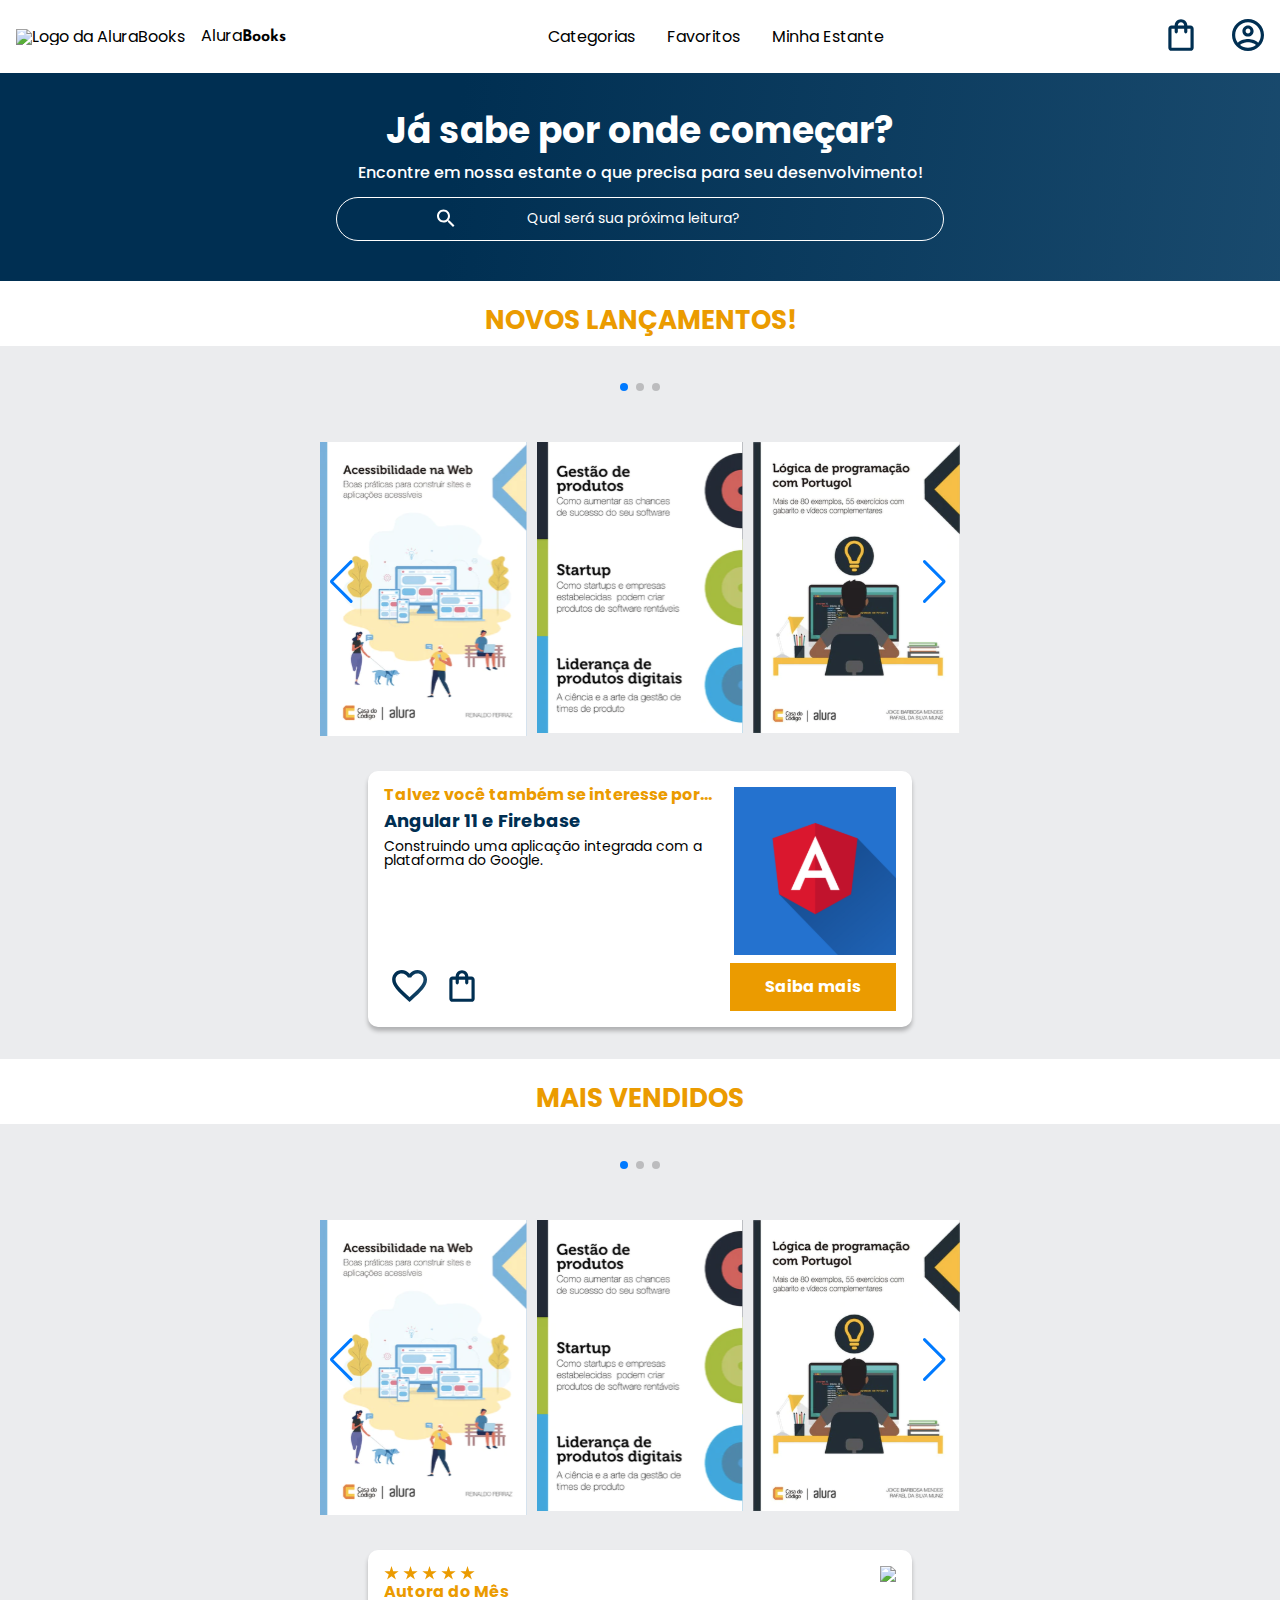
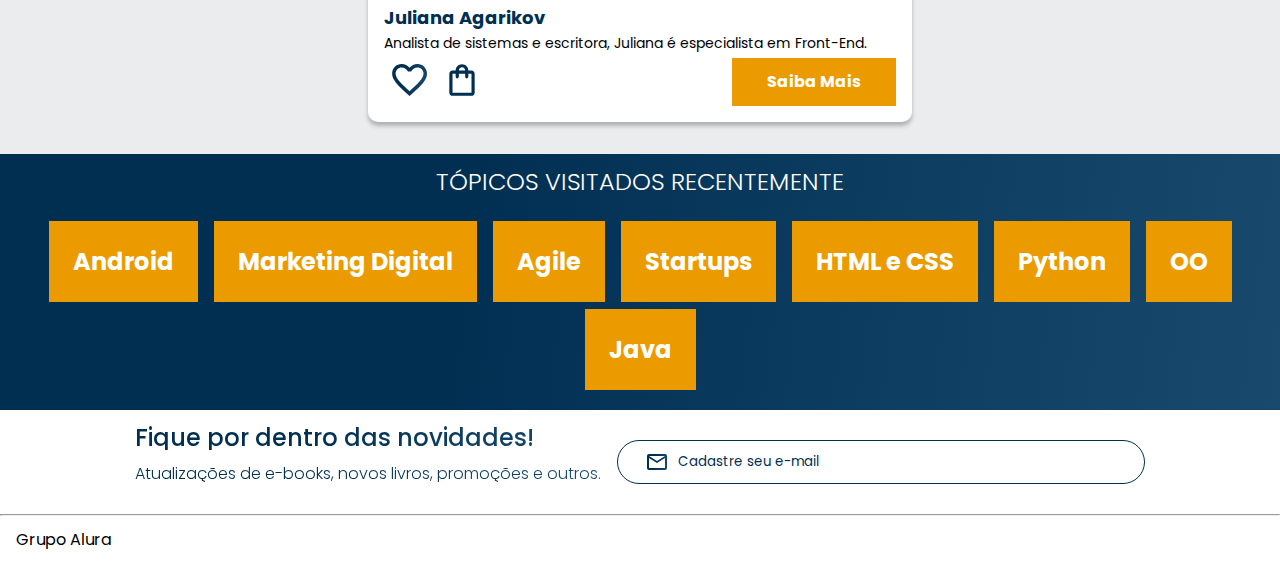
==== AluraBooks/index.html @ b04c5387 "Add files via upload" ====
<!DOCTYPE html>
<html>

<head>
    <meta chartset="UTF-8">
    <meta lang="pt-br">
    <meta name="viewport" content="width=device-width, initial-scale=1.0">
    <title>AluraBooks</title>




    <link rel="preconnect" href="https://fonts.googleapis.com">
    <link rel="preconnect" href="https://fonts.gstatic.com" crossorigin>
    <link href="https://fonts.googleapis.com/css2?family=Poppins:wght@400;700&display=swap" rel="stylesheet">
    <link href="https://fonts.googleapis.com/css2?family=Josefin+Sans:ital,wght@0,100..700;1,100..700&display=swap" rel="stylesheet">
    <link rel="stylesheet" href="https://cdn.jsdelivr.net/npm/swiper@11/swiper-bundle.min.css" />

    <link rel="stylesheet" href="reset.css">
    <link rel="stylesheet" href="styles.css">



</head>

<body>
    <header class="cabecalho">
        <div class="cabecalho__container">
            <input type="checkbox" id="menu" class="container__botao">
            <label for="menu">
                <span class="cabecalho__menu-hamburguer container__imagem"></span>
            </label>

            <ul class="lista-menu">
                <li class="lista-menu__titulo">Categorias</li>
                <li class="lista-menu__item">
                    <a href="#" class="lista-menu__link">Programação</a>
                </li>
                <li class="lista-menu__item">
                    <a href="#" class="lista-menu__link">Front-end</a>
                </li>
                <li class="lista-menu__item">
                    <a href="#" class="lista-menu__link">Infraestrutura</a>
                </li>
                <li class="lista-menu__item">
                    <a href="#" class="lista-menu__link">Busines</a>
                </li>
                <li class="lista-menu__item">
                    <a href="#" class="lista-menu__link"> Design & UX</a>
                </li>
            </ul>


            <img class="container__imagem" src="/assets/Logo.svg" alt="Logo da AluraBooks">
            <h1 class="container__titulo">Alura<b class="container__titulo-negrito">Books</b></h1>
        </div>


        <ul class="opcoes">
            <input type="checkbox" id="opcoes-menu" class="opcoes__botao">
            <label for="opcoes-menu">
                <li class="opcoes__item">Categorias</li>
            </label>
            <ul class="lista-menu">
                <li class="lista-menu__item">
                    <a href="#" class="lista-menu__link">Programação</a>
                </li>
                <li class="lista-menu__item">
                    <a href="#" class="lista-menu__link">Front-end</a>
                </li>
                <li class="lista-menu__item">
                    <a href="#" class="lista-menu__link">Infraestrutura</a>
                </li>
                <li class="lista-menu__item">
                    <a href="#" class="lista-menu__link">Busines</a>
                </li>
                <li class="lista-menu__item">
                    <a href="#" class="lista-menu__link"> Design & UX</a>
                </li>
            </ul>
            <li class="opcoes__item"><a href="#" class="opcoes__link">Favoritos</a></li>
            <li class="opcoes__item"><a href="#" class="opcoes__link">Minha Estante</a></li>
        </ul>


        <div class="cabecalho__container">
            <a href="#"><img class="container__imagem container__imagem-transparente" src="assets/Favoritos.svg" alt="Favoritos"></a>
            <a href="#"><img class="container__imagem" src="assets/Sacola.svg" alt="Sacola de compras"></a>
            <a href="#"><img class="container__imagem" src="assets/Usuario.svg" alt="Usuario"></a>
        </div>


    </header>

    <section class="banner">
        <h2 class="banner__titulo"> Já sabe por onde começar?</h2>
        <p class="banner__texto">Encontre em nossa estante o que precisa para seu desenvolvimento!</p>
        <input type="search" class="banner__pesquisa" placeholder="Qual será sua próxima leitura?">
    </section>

    <section class="carrossel">
        <h2 class="carrossel__titulo">Novos Lançamentos!</h2>
        <!-- Slider main container -->
        <div class="swiper">
            <div class="swiper-pagination"></div>
            <!-- Additional required wrapper -->
            <div class="swiper-wrapper">
                <!-- Slides -->
                <div class="swiper-slide"><img src="assets/Acessibilidade.svg" alt="Acessibilidade"></div>
                <div class="swiper-slide"><img src="assets/Gestão.svg" alt="Gestão"></div>
                <div class="swiper-slide"><img src="assets/Portugol.svg" alt="Portugol"></div>
                <div class="swiper-slide"><img src="assets/Guia Front-end.svg" alt="Guia-front end"></div>
                <div class="swiper-slide"> <img src="assets/Arquitetura.svg" alt="arquitetura"></div>
            </div>
            <!-- If we need pagination -->


            <!-- If we need navigation buttons -->
            <div class="swiper-button-prev"></div>
            <div class="swiper-button-next"></div>

            <!-- If we need scrollbar -->
            <div class="swiper-scrollbar"></div>
        </div>

        <div class="card">
            <!--1ª linha-->
            <div class="card__descricao">
                <!--1ª coluna-->
                <div class="descricao">
                    <h3 class="descricao__titulo">Talvez você também se interesse por...</h3>
                    <h2 class="descricao__titulo-livro">Angular 11 e Firebase</h2>
                    <p class="descricao__texto">Construindo uma aplicação integrada com a plataforma do Google.</p>
                </div>
                <!--2ª coluna-->
                <img src="assets/Angular.svg" alt="Angular" class="descricao__imagem">
            </div>

            <!--2ª linha-->
            <div class="card__botoes">
                <ul class="botoes">
                    <li class="botoes__item"><img src="assets/Favoritos.svg" alt="favoritos"></li>
                    <li class="botoes__item"><img src="assets/Sacola.svg" alt="sacola"></li>
                </ul>
                <!--2ª coluna-->
                <a href="#" class="botoes__ancora">Saiba mais</a>
            </div>
        </div>


        <h2 class="sub-carrossel carrossel__titulo">Mais Vendidos</h2>
        <div class="swiper">
            <div class="swiper-pagination"></div>
            <!-- Additional required wrapper -->
            <div class="swiper-wrapper">
                <!-- Slides -->
                <div class="swiper-slide"><img src="assets/Acessibilidade.svg" alt="Acessibilidade"></div>
                <div class="swiper-slide"><img src="assets/Gestão.svg" alt="Gestão"></div>
                <div class="swiper-slide"><img src="assets/Portugol.svg" alt="Portugol"></div>
                <div class="swiper-slide"><img src="assets/Guia Front-end.svg" alt="Guia-front end"></div>
                <div class="swiper-slide"> <img src="assets/Arquitetura.svg" alt="arquitetura"></div>
            </div>
            <!-- If we need pagination -->


            <!-- If we need navigation buttons -->
            <div class="swiper-button-prev"></div>
            <div class="swiper-button-next"></div>

            <!-- If we need scrollbar -->
            <div class="swiper-scrollbar"></div>
        </div>

        <div class="card">
            <!--1ª linha-->
            <div class="card__descricao">
                <!--1ª coluna-->
                <div class="descricao">
                    <img src="assets/Estrelinhas.svg" alt="estrelinhas">
                    <h3 class="descricao__titulo">Autora do Mês</h3>
                    <h2 class="descricao__titulo-livro">Juliana Agarikov</h2>
                    <p class="descricao__texto">Analista de sistemas e escritora, Juliana é especialista em Front-End.
                    </p>
                </div>
                <!--2ª coluna-->
                <img src="assets/Escritora.svg">
            </div>
            <!--2ª linha-->
            <div class="card__botoes">
                <ul class="botoes">
                    <li class="botoes__item"><img src="assets/Favoritos.svg" alt="favoritos"></li>
                    <li class="botoes__item"><img src="assets/Sacola.svg" alt="sacola"></li>
                </ul>
                <!--2ª coluna-->
                <a href="#" class="botoes__ancora">Saiba Mais</a>
            </div>

        </div>

    </section>


    <section class="topicos">
        <h2 class="topicos__titulo">TÓPICOS VISITADOS RECENTEMENTE</h2>
        <ul class="topicos__lista">
            <li class="topicos__item">
                <a href="#" class="topicos__link">Android</a>
            </li>
            <li class="topicos__item">
                <a href="#" class="topicos__link">Marketing Digital</a>
            </li>
            <li class="topicos__item">
                <a href="#" class="topicos__link">Agile</a>
            </li>
            <li class="topicos__item">
                <a href="#" class="topicos__link">Startups</a>
            </li>
            <li class="topicos__item">
                <a href="#" class="topicos__link">HTML e CSS</a>
            </li>
            <li class="topicos__item">
                <a href="#" class="topicos__link">Python</a>
            </li>
            <li class="topicos__item">
                <a href="#" class="topicos__link">OO</a>
            </li>
            <li class="topicos__item">
                <a href="#" class="topicos__link">Java</a>
            </li>
        </ul>
    </section>

    <section class="contato">
        <div class="contato__descricao">
            <h2 class="contato__titulo">Fique por dentro das novidades!</h2>
            <p class="contato__texto">Atualizações de e-books, novos livros, promoções e outros.</p>
        </div>
            <input type="email" class="contato__email" placeholder="Cadastre seu e-mail">
    </section>

    <hr/>

    <footer class="rodape">
        <h2 class="rodape__titulo">Grupo Alura</h2>
    </footer>




    <script src="https://cdn.jsdelivr.net/npm/swiper@11/swiper-bundle.min.js"></script>

    <script>
        const swiper = new Swiper('.swiper', {
            spaceBetween: 10,
            slidesPerView: 3,
            pagination: {
                el: '.swiper-pagination',
                type: 'bullets',
            },
        })
    </script>

</body>


</html>
---- AluraBooks/styles.css ----
@Import url("styles/header.css");
@import url("styles/banner.css");
@import url("styles/carrossel.css");
@import url("styles/topicos.css");
@import url("styles/contato.css");
@import url("styles/rodape.css");

:root{
    --cor-de-fundo: #EBECEE;
    --branco: #FFFFFF;
    --laranja: #EB9B00;
    --azul-escuro: #002F52;
    --azul-degrade: linear-gradient(97.54deg, #002F52 35.49%, #326589 165.37%);
    --font-principal: 'Poppins';
    --font-secundaria: 'Josefin Sans';
    --preto: #000000; 
    
}

body{
    background-color: var(--cor-de-fundo);
    font-family: var(--font-principal);
    font-size: 16px;
    font-weight: 400;
}
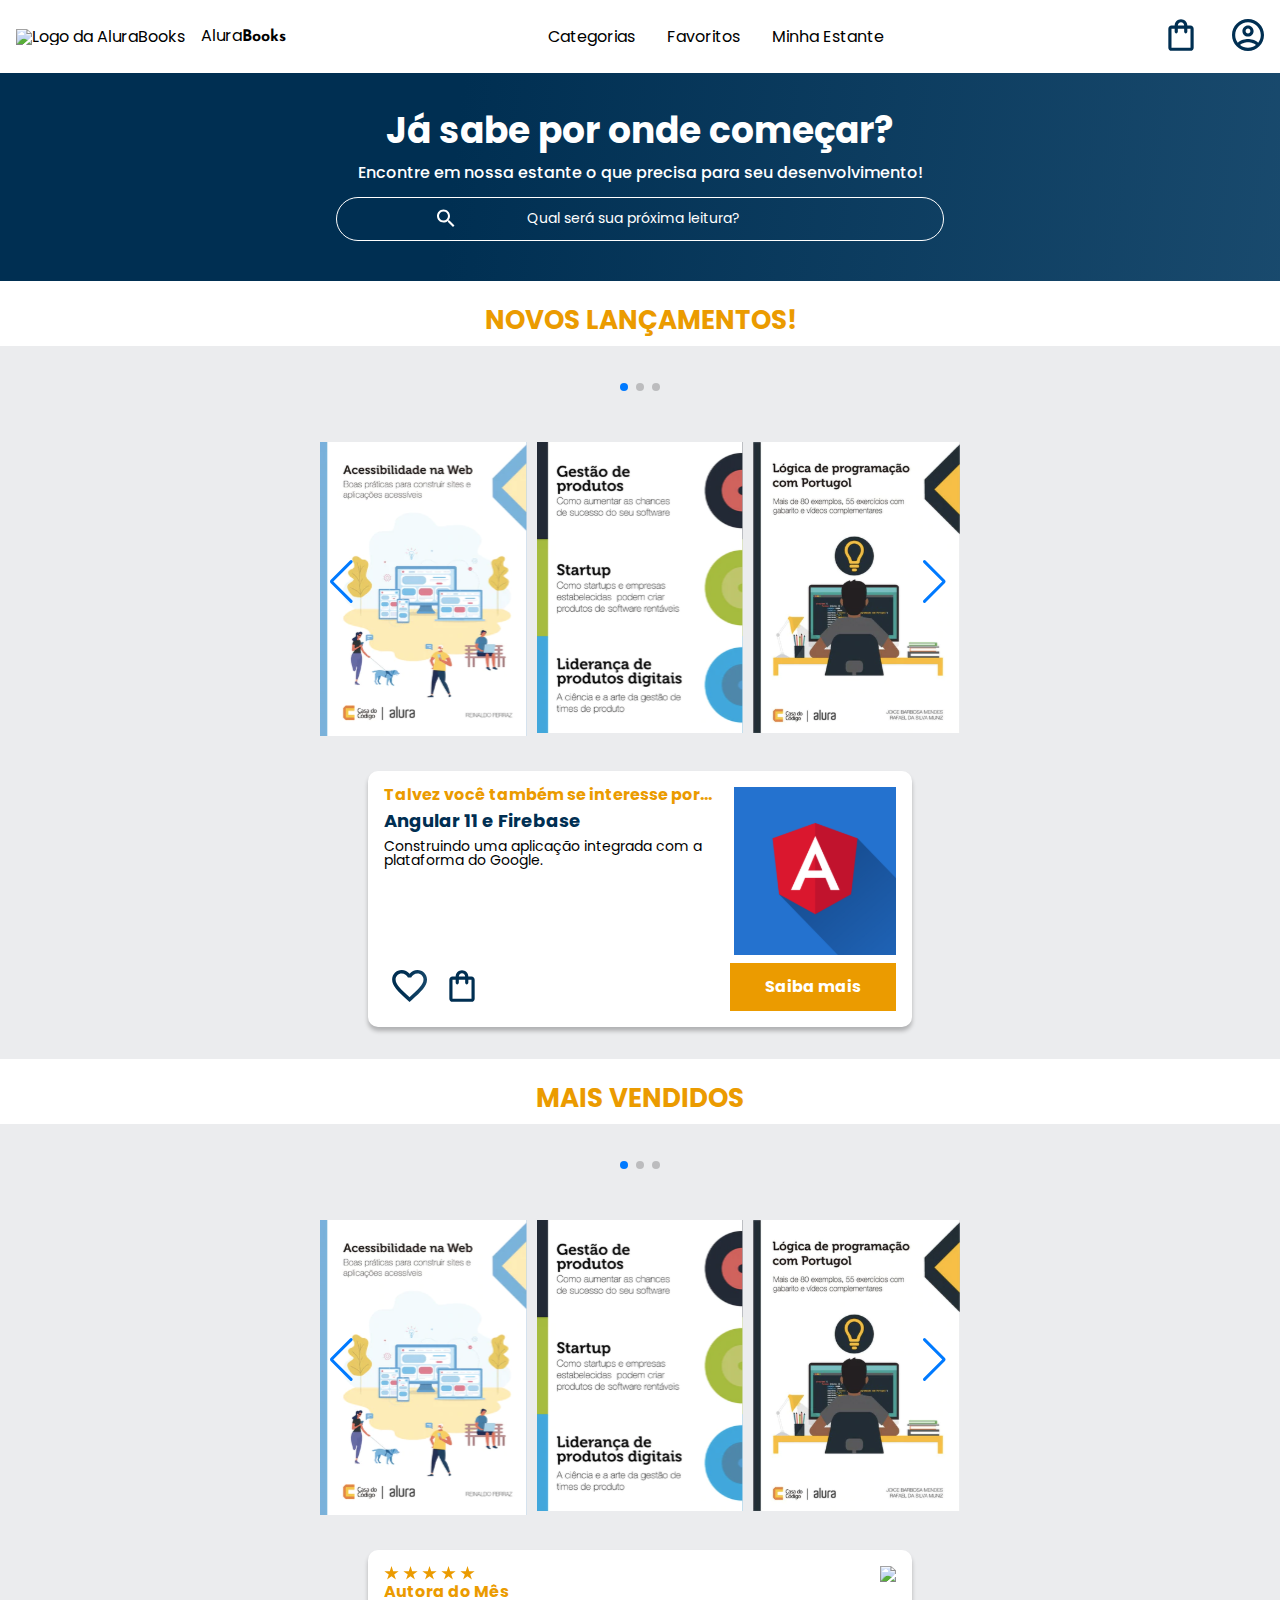
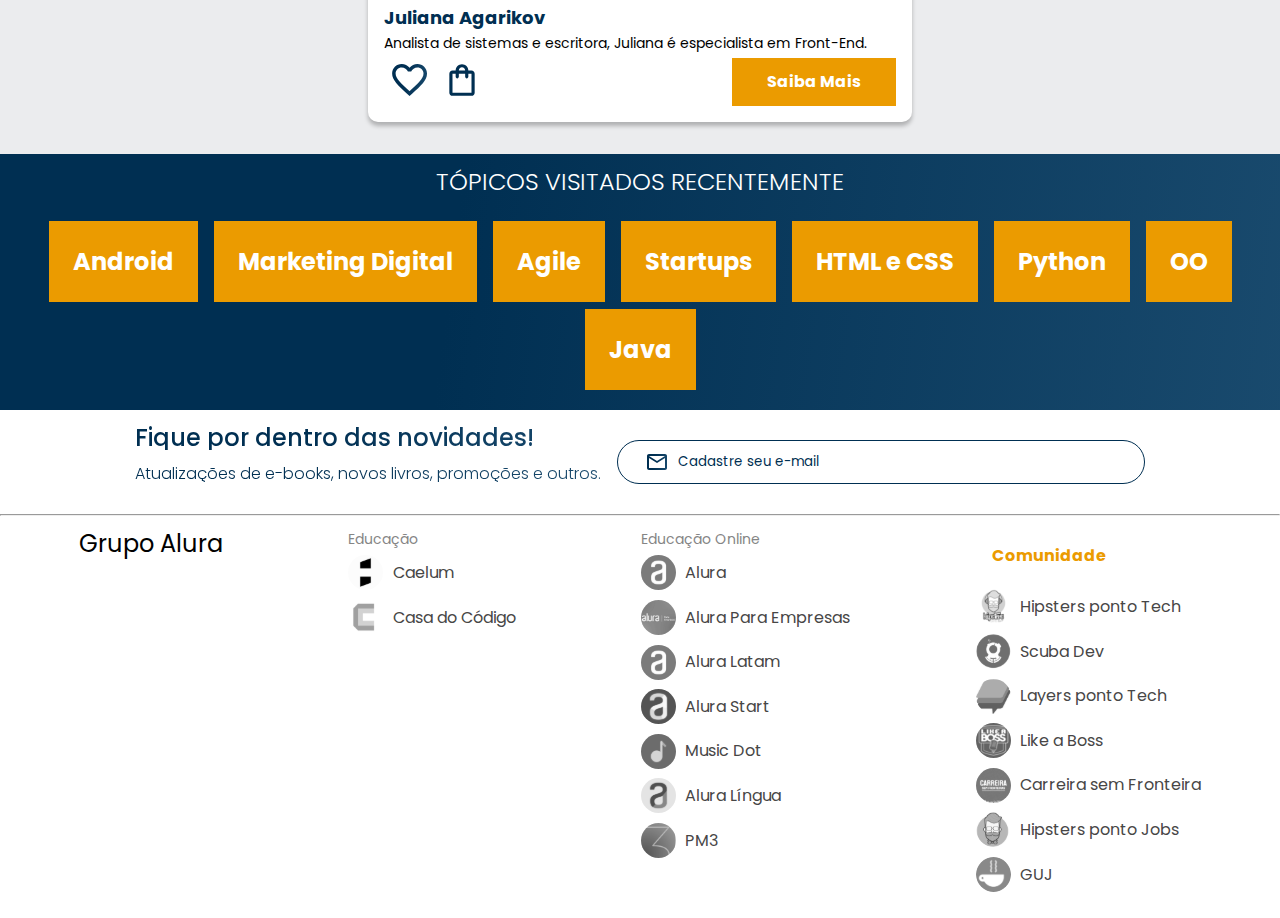
==== commit 095bdf36: "Add files via upload" ====
--- a/AluraBooks/index.html
+++ b/AluraBooks/index.html
@@ -242,6 +242,98 @@
 
     <footer class="rodape">
         <h2 class="rodape__titulo">Grupo Alura</h2>
+        <ul class="lista-rodape">
+            <li class="lista-rodape__titulo">Educação</li>
+            
+                <li class="lista-rodape__item">
+                    <img src="assets/Caelum.svg" alt="Logo da caelum">
+                    <a href="#" class="lista-rodape__link">Caelum</a>
+                </li>
+                    
+                <li class="lista-rodape__item">
+                    <img src="assets/CasaDoCodigo.svg" alt="Logo da casa do código">
+                    <a href="#" class="lista-rodape__link">Casa do Código</a>
+                </li>
+            
+        </ul>
+
+        <ul class="lista-rodape">
+            <li class="lista-rodape__titulo">Educação Online</li>
+
+                <li class="lista-rodape__item">
+                    <img src="assets/Alura.svg" alt="Logo Alura">
+                    <a href="#" class="lista-rodape__link">Alura</a>
+                </li>
+
+                <li class="lista-rodape__item">
+                    <img src="assets/AluraEmpresas.svg" alt="Logo alura para empresas">
+                    <a href="#" class="lista-rodape__link">Alura Para Empresas</a>
+                </li>
+
+                <li class="lista-rodape__item">
+                    <img src="assets/AluraLatam.svg" alt="Logo alura latam">
+                    <a href="#" class="lista-rodape__link">Alura Latam</a>
+                </li>
+                
+                <li class="lista-rodape__item">
+                    <img src="assets/AluraStart.svg" alt="Logo alura start">
+                    <a href="#" class="lista-rodape__link">Alura Start</a>
+                </li>
+
+                <li class="lista-rodape__item">
+                    <img src="assets/MusicDot.svg" alt="Logo music dot">
+                    <a href="#" class="lista-rodape__link">Music Dot</a>
+                </li>
+
+                <li class="lista-rodape__item">
+                    <img src="assets/AluraLingua.svg" alt="Logo alura língua">
+                    <a href="#" class="lista-rodape__link">Alura Língua</a>
+                </li>
+                
+                <li class="lista-rodape__item">
+                    <img src="assets/PM3.svg" alt="Logo pm3">
+                    <a href="#" class="lista-rodape__link">PM3</a>
+                </li>
+        </ul>
+
+        <ul class="lista-rodape">
+            <li class="lista-menu__titulo">Comunidade</li>
+                <li class="lista-rodape__item">
+                    <img src="assets/HipstersTech.svg" alt="Logo hipsters pont tech">
+                    <a href="#" class="lista-rodape__link">Hipsters ponto Tech</a>
+                </li>
+
+                <li class="lista-rodape__item">
+                    <img src="assets/Scuba.svg" alt="Logo scuba dev">
+                    <a href="#" class="lista-rodape__link">Scuba Dev</a>
+                </li>
+
+                <li class="lista-rodape__item">
+                    <img src="assets/Layers.svg" alt="Logo layers ponto tech">
+                    <a href="#" class="lista-rodape__link">Layers ponto Tech</a>
+                </li>
+
+                <li class="lista-rodape__item">
+                    <img src="assets/LikeABoss.svg" alt="Logo like a boss">
+                    <a href="#" class="lista-rodape__link">Like a Boss</a>
+                </li>
+
+                <li class="lista-rodape__item">
+                    <img src="assets/CarreiraSemFronteira.svg" alt="Logo carreira sem fronteira">
+                    <a href="#" class="lista-rodape__link">Carreira sem Fronteira</a>
+                </li>
+
+                <li class="lista-rodape__item">
+                    <img src="assets/HipstersJobs.svg" alt="Logo hipsters ponto jobs">
+                    <a href="#" class="lista-rodape__link">Hipsters ponto Jobs</a>
+                </li>
+
+                <li class="lista-rodape__item">
+                    <img src="assets/GUJ.svg" alt="Logo guj">
+                    <a href="#" class="lista-rodape__link">GUJ</a>
+                </li>
+
+        </ul>
     </footer>
 
 
--- a/AluraBooks/styles.css
+++ b/AluraBooks/styles.css
@@ -14,6 +14,8 @@
     --font-principal: 'Poppins';
     --font-secundaria: 'Josefin Sans';
     --preto: #000000; 
+    --cinza: #474646;
+    --cinza-claro: #858585;
     
 }
 
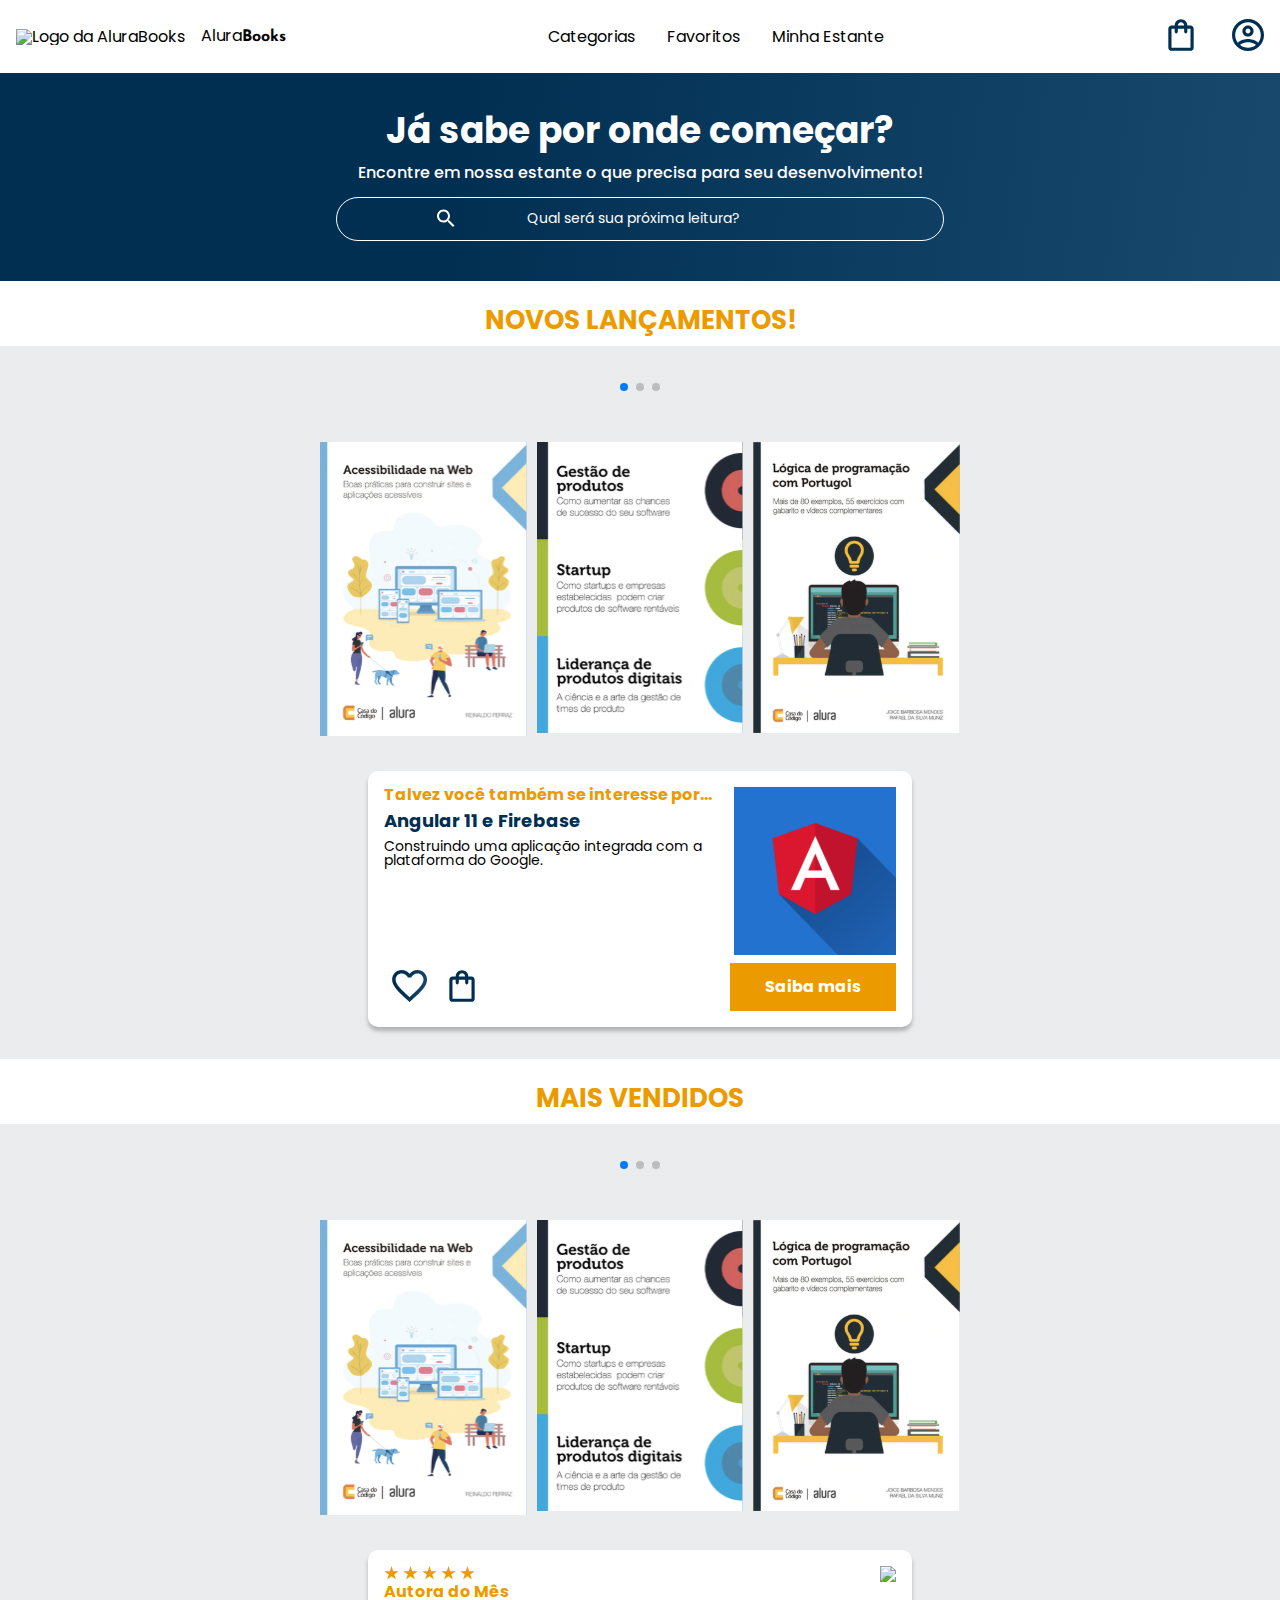
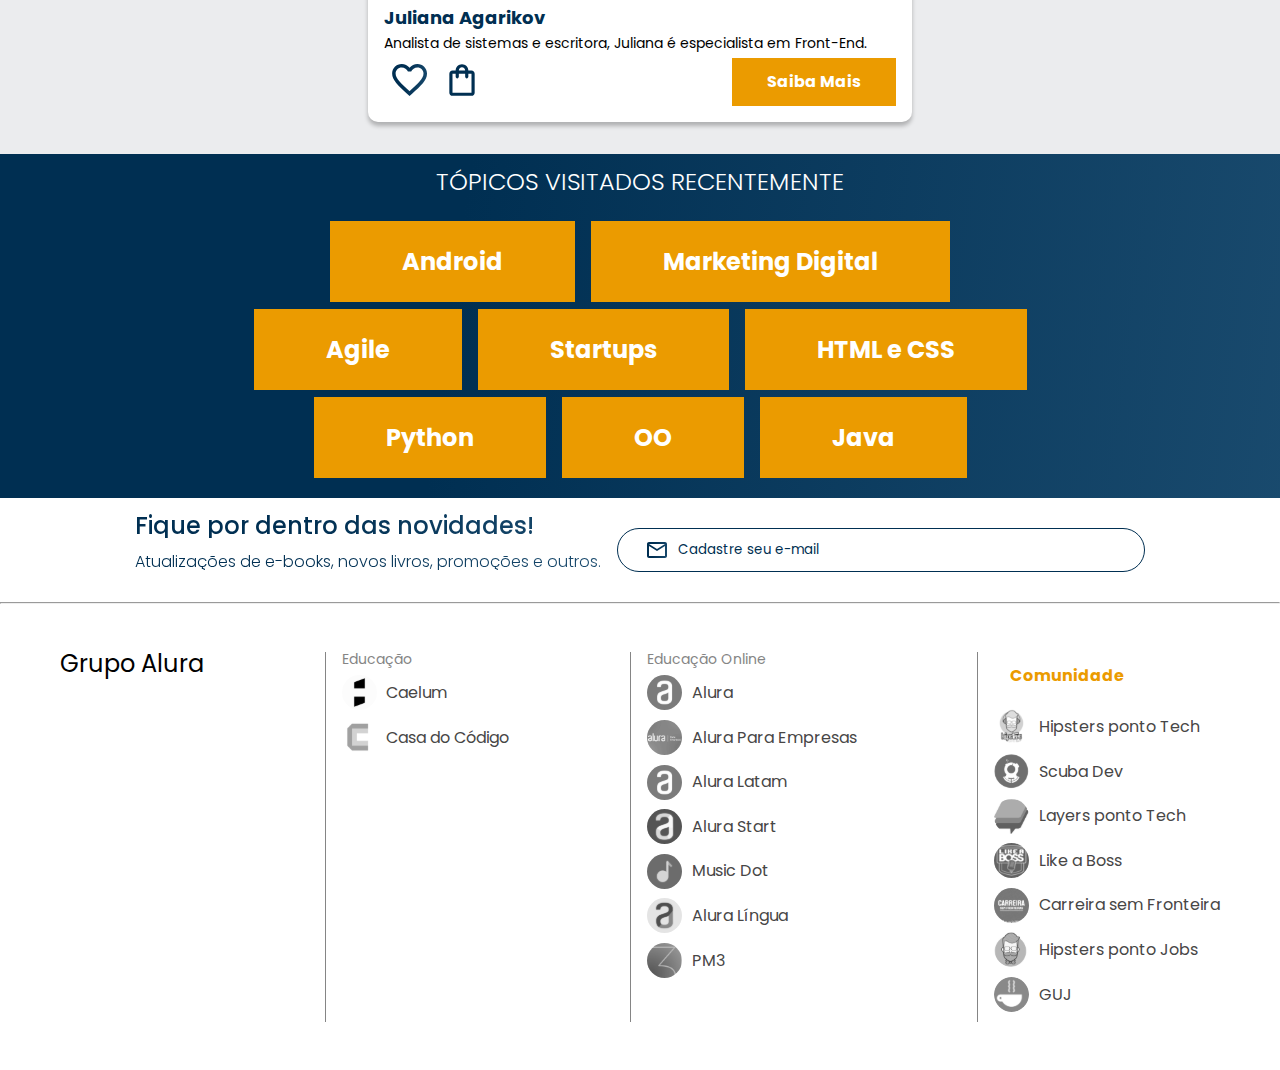
==== commit e0cc081e: "Add files via upload" ====
--- a/AluraBooks/index.html
+++ b/AluraBooks/index.html
@@ -13,7 +13,8 @@
     <link rel="preconnect" href="https://fonts.googleapis.com">
     <link rel="preconnect" href="https://fonts.gstatic.com" crossorigin>
     <link href="https://fonts.googleapis.com/css2?family=Poppins:wght@400;700&display=swap" rel="stylesheet">
-    <link href="https://fonts.googleapis.com/css2?family=Josefin+Sans:ital,wght@0,100..700;1,100..700&display=swap" rel="stylesheet">
+    <link href="https://fonts.googleapis.com/css2?family=Josefin+Sans:ital,wght@0,100..700;1,100..700&display=swap"
+        rel="stylesheet">
     <link rel="stylesheet" href="https://cdn.jsdelivr.net/npm/swiper@11/swiper-bundle.min.css" />
 
     <link rel="stylesheet" href="reset.css">
@@ -27,7 +28,7 @@
     <header class="cabecalho">
         <div class="cabecalho__container">
             <input type="checkbox" id="menu" class="container__botao">
-            <label for="menu">
+            <label for="menu" class="container__rotulo">
                 <span class="cabecalho__menu-hamburguer container__imagem"></span>
             </label>
 
@@ -58,7 +59,7 @@
 
         <ul class="opcoes">
             <input type="checkbox" id="opcoes-menu" class="opcoes__botao">
-            <label for="opcoes-menu">
+            <label for="opcoes-menu" class="opcoes__rotulo">
                 <li class="opcoes__item">Categorias</li>
             </label>
             <ul class="lista-menu">
@@ -84,9 +85,22 @@
 
 
         <div class="cabecalho__container">
-            <a href="#"><img class="container__imagem container__imagem-transparente" src="assets/Favoritos.svg" alt="Favoritos"></a>
-            <a href="#"><img class="container__imagem" src="assets/Sacola.svg" alt="Sacola de compras"></a>
-            <a href="#"><img class="container__imagem" src="assets/Usuario.svg" alt="Usuario"></a>
+
+            <a href="#">
+                <img class="container__imagem container__imagem-transparente" src="assets/Favoritos.svg"
+                    alt="Favoritos">
+            </a>
+
+            <a href="#" class="container__link">
+                <img class="container__imagem" src="assets/Sacola.svg" alt="Sacola de compras">
+                <p class="container__texto">Minha Sacola</p>
+            </a>
+
+            <a href="#" class="container__link">
+                <img class="container__imagem" src="assets/Usuario.svg" alt="Usuario">
+                <p class="container__texto">Meu Perfil</p>
+            </a>
+
         </div>
 
 
@@ -101,100 +115,104 @@
     <section class="carrossel">
         <h2 class="carrossel__titulo">Novos Lançamentos!</h2>
         <!-- Slider main container -->
-        <div class="swiper">
-            <div class="swiper-pagination"></div>
-            <!-- Additional required wrapper -->
-            <div class="swiper-wrapper">
-                <!-- Slides -->
-                <div class="swiper-slide"><img src="assets/Acessibilidade.svg" alt="Acessibilidade"></div>
-                <div class="swiper-slide"><img src="assets/Gestão.svg" alt="Gestão"></div>
-                <div class="swiper-slide"><img src="assets/Portugol.svg" alt="Portugol"></div>
-                <div class="swiper-slide"><img src="assets/Guia Front-end.svg" alt="Guia-front end"></div>
-                <div class="swiper-slide"> <img src="assets/Arquitetura.svg" alt="arquitetura"></div>
+        <div class="carrossel__container">
+            <div class="swiper">
+                <div class="swiper-pagination"></div>
+                <!-- Additional required wrapper -->
+                <div class="swiper-wrapper">
+                    <!-- Slides -->
+                    <div class="swiper-slide"><img src="assets/Acessibilidade.svg" alt="Acessibilidade"></div>
+                    <div class="swiper-slide"><img src="assets/Gestão.svg" alt="Gestão"></div>
+                    <div class="swiper-slide"><img src="assets/Portugol.svg" alt="Portugol"></div>
+                    <div class="swiper-slide"><img src="assets/Guia Front-end.svg" alt="Guia-front end"></div>
+                    <div class="swiper-slide"> <img src="assets/Arquitetura.svg" alt="arquitetura"></div>
+                </div>
+                <!-- If we need pagination -->
+
+
+                <!-- If we need navigation buttons -->
+                <div class="swiper-button-prev"></div>
+                <div class="swiper-button-next"></div>
+
+                <!-- If we need scrollbar -->
+                <div class="swiper-scrollbar"></div>
             </div>
-            <!-- If we need pagination -->
-
-
-            <!-- If we need navigation buttons -->
-            <div class="swiper-button-prev"></div>
-            <div class="swiper-button-next"></div>
-
-            <!-- If we need scrollbar -->
-            <div class="swiper-scrollbar"></div>
-        </div>
-
-        <div class="card">
-            <!--1ª linha-->
-            <div class="card__descricao">
-                <!--1ª coluna-->
-                <div class="descricao">
-                    <h3 class="descricao__titulo">Talvez você também se interesse por...</h3>
-                    <h2 class="descricao__titulo-livro">Angular 11 e Firebase</h2>
-                    <p class="descricao__texto">Construindo uma aplicação integrada com a plataforma do Google.</p>
-                </div>
-                <!--2ª coluna-->
-                <img src="assets/Angular.svg" alt="Angular" class="descricao__imagem">
+
+            <div class="card">
+                <!--1ª linha-->
+                <div class="card__descricao">
+                    <!--1ª coluna-->
+                    <div class="descricao">
+                        <h3 class="descricao__titulo">Talvez você também se interesse por...</h3>
+                        <h2 class="descricao__titulo-livro">Angular 11 e Firebase</h2>
+                        <p class="descricao__texto">Construindo uma aplicação integrada com a plataforma do Google.</p>
+                    </div>
+                    <!--2ª coluna-->
+                    <img src="assets/Angular.svg" alt="Angular" class="descricao__imagem">
+                </div>
+
+                <!--2ª linha-->
+                <div class="card__botoes">
+                    <ul class="botoes">
+                        <li class="botoes__item"><img src="assets/Favoritos.svg" alt="favoritos"></li>
+                        <li class="botoes__item"><img src="assets/Sacola.svg" alt="sacola"></li>
+                    </ul>
+                    <!--2ª coluna-->
+                    <a href="#" class="botoes__ancora">Saiba mais</a>
+                </div>
             </div>
-
-            <!--2ª linha-->
-            <div class="card__botoes">
-                <ul class="botoes">
-                    <li class="botoes__item"><img src="assets/Favoritos.svg" alt="favoritos"></li>
-                    <li class="botoes__item"><img src="assets/Sacola.svg" alt="sacola"></li>
-                </ul>
-                <!--2ª coluna-->
-                <a href="#" class="botoes__ancora">Saiba mais</a>
+        </div>
+
+
+        <h2 class="sub-carrossel carrossel__titulo">Mais Vendidos</h2>
+        <div class="carrossel__container">
+            <div class="swiper">
+                <div class="swiper-pagination"></div>
+                <!-- Additional required wrapper -->
+                <div class="swiper-wrapper">
+                    <!-- Slides -->
+                    <div class="swiper-slide"><img src="assets/Acessibilidade.svg" alt="Acessibilidade"></div>
+                    <div class="swiper-slide"><img src="assets/Gestão.svg" alt="Gestão"></div>
+                    <div class="swiper-slide"><img src="assets/Portugol.svg" alt="Portugol"></div>
+                    <div class="swiper-slide"><img src="assets/Guia Front-end.svg" alt="Guia-front end"></div>
+                    <div class="swiper-slide"> <img src="assets/Arquitetura.svg" alt="arquitetura"></div>
+                </div>
+                <!-- If we need pagination -->
+
+
+                <!-- If we need navigation buttons -->
+                <div class="swiper-button-prev"></div>
+                <div class="swiper-button-next"></div>
+
+                <!-- If we need scrollbar -->
+                <div class="swiper-scrollbar"></div>
             </div>
-        </div>
-
-
-        <h2 class="sub-carrossel carrossel__titulo">Mais Vendidos</h2>
-        <div class="swiper">
-            <div class="swiper-pagination"></div>
-            <!-- Additional required wrapper -->
-            <div class="swiper-wrapper">
-                <!-- Slides -->
-                <div class="swiper-slide"><img src="assets/Acessibilidade.svg" alt="Acessibilidade"></div>
-                <div class="swiper-slide"><img src="assets/Gestão.svg" alt="Gestão"></div>
-                <div class="swiper-slide"><img src="assets/Portugol.svg" alt="Portugol"></div>
-                <div class="swiper-slide"><img src="assets/Guia Front-end.svg" alt="Guia-front end"></div>
-                <div class="swiper-slide"> <img src="assets/Arquitetura.svg" alt="arquitetura"></div>
+
+            <div class="card">
+                <!--1ª linha-->
+                <div class="card__descricao">
+                    <!--1ª coluna-->
+                    <div class="descricao">
+                        <img src="assets/Estrelinhas.svg" alt="estrelinhas">
+                        <h3 class="descricao__titulo">Autora do Mês</h3>
+                        <h2 class="descricao__titulo-livro">Juliana Agarikov</h2>
+                        <p class="descricao__texto">Analista de sistemas e escritora, Juliana é especialista em
+                            Front-End.
+                        </p>
+                    </div>
+                    <!--2ª coluna-->
+                    <img src="assets/Escritora.svg">
+                </div>
+                <!--2ª linha-->
+                <div class="card__botoes">
+                    <ul class="botoes">
+                        <li class="botoes__item"><img src="assets/Favoritos.svg" alt="favoritos"></li>
+                        <li class="botoes__item"><img src="assets/Sacola.svg" alt="sacola"></li>
+                    </ul>
+                    <!--2ª coluna-->
+                    <a href="#" class="botoes__ancora">Saiba Mais</a>
+                </div>
             </div>
-            <!-- If we need pagination -->
-
-
-            <!-- If we need navigation buttons -->
-            <div class="swiper-button-prev"></div>
-            <div class="swiper-button-next"></div>
-
-            <!-- If we need scrollbar -->
-            <div class="swiper-scrollbar"></div>
-        </div>
-
-        <div class="card">
-            <!--1ª linha-->
-            <div class="card__descricao">
-                <!--1ª coluna-->
-                <div class="descricao">
-                    <img src="assets/Estrelinhas.svg" alt="estrelinhas">
-                    <h3 class="descricao__titulo">Autora do Mês</h3>
-                    <h2 class="descricao__titulo-livro">Juliana Agarikov</h2>
-                    <p class="descricao__texto">Analista de sistemas e escritora, Juliana é especialista em Front-End.
-                    </p>
-                </div>
-                <!--2ª coluna-->
-                <img src="assets/Escritora.svg">
-            </div>
-            <!--2ª linha-->
-            <div class="card__botoes">
-                <ul class="botoes">
-                    <li class="botoes__item"><img src="assets/Favoritos.svg" alt="favoritos"></li>
-                    <li class="botoes__item"><img src="assets/Sacola.svg" alt="sacola"></li>
-                </ul>
-                <!--2ª coluna-->
-                <a href="#" class="botoes__ancora">Saiba Mais</a>
-            </div>
-
         </div>
 
     </section>
@@ -235,103 +253,103 @@
             <h2 class="contato__titulo">Fique por dentro das novidades!</h2>
             <p class="contato__texto">Atualizações de e-books, novos livros, promoções e outros.</p>
         </div>
-            <input type="email" class="contato__email" placeholder="Cadastre seu e-mail">
+        <input type="email" class="contato__email" placeholder="Cadastre seu e-mail">
     </section>
 
-    <hr/>
+    <hr />
 
     <footer class="rodape">
         <h2 class="rodape__titulo">Grupo Alura</h2>
         <ul class="lista-rodape">
             <li class="lista-rodape__titulo">Educação</li>
-            
-                <li class="lista-rodape__item">
-                    <img src="assets/Caelum.svg" alt="Logo da caelum">
-                    <a href="#" class="lista-rodape__link">Caelum</a>
-                </li>
-                    
-                <li class="lista-rodape__item">
-                    <img src="assets/CasaDoCodigo.svg" alt="Logo da casa do código">
-                    <a href="#" class="lista-rodape__link">Casa do Código</a>
-                </li>
-            
+
+            <li class="lista-rodape__item">
+                <img src="assets/Caelum.svg" alt="Logo da caelum">
+                <a href="#" class="lista-rodape__link">Caelum</a>
+            </li>
+
+            <li class="lista-rodape__item">
+                <img src="assets/CasaDoCodigo.svg" alt="Logo da casa do código">
+                <a href="#" class="lista-rodape__link">Casa do Código</a>
+            </li>
+
         </ul>
 
         <ul class="lista-rodape">
             <li class="lista-rodape__titulo">Educação Online</li>
 
-                <li class="lista-rodape__item">
-                    <img src="assets/Alura.svg" alt="Logo Alura">
-                    <a href="#" class="lista-rodape__link">Alura</a>
-                </li>
-
-                <li class="lista-rodape__item">
-                    <img src="assets/AluraEmpresas.svg" alt="Logo alura para empresas">
-                    <a href="#" class="lista-rodape__link">Alura Para Empresas</a>
-                </li>
-
-                <li class="lista-rodape__item">
-                    <img src="assets/AluraLatam.svg" alt="Logo alura latam">
-                    <a href="#" class="lista-rodape__link">Alura Latam</a>
-                </li>
-                
-                <li class="lista-rodape__item">
-                    <img src="assets/AluraStart.svg" alt="Logo alura start">
-                    <a href="#" class="lista-rodape__link">Alura Start</a>
-                </li>
-
-                <li class="lista-rodape__item">
-                    <img src="assets/MusicDot.svg" alt="Logo music dot">
-                    <a href="#" class="lista-rodape__link">Music Dot</a>
-                </li>
-
-                <li class="lista-rodape__item">
-                    <img src="assets/AluraLingua.svg" alt="Logo alura língua">
-                    <a href="#" class="lista-rodape__link">Alura Língua</a>
-                </li>
-                
-                <li class="lista-rodape__item">
-                    <img src="assets/PM3.svg" alt="Logo pm3">
-                    <a href="#" class="lista-rodape__link">PM3</a>
-                </li>
+            <li class="lista-rodape__item">
+                <img src="assets/Alura.svg" alt="Logo Alura">
+                <a href="#" class="lista-rodape__link">Alura</a>
+            </li>
+
+            <li class="lista-rodape__item">
+                <img src="assets/AluraEmpresas.svg" alt="Logo alura para empresas">
+                <a href="#" class="lista-rodape__link">Alura Para Empresas</a>
+            </li>
+
+            <li class="lista-rodape__item">
+                <img src="assets/AluraLatam.svg" alt="Logo alura latam">
+                <a href="#" class="lista-rodape__link">Alura Latam</a>
+            </li>
+
+            <li class="lista-rodape__item">
+                <img src="assets/AluraStart.svg" alt="Logo alura start">
+                <a href="#" class="lista-rodape__link">Alura Start</a>
+            </li>
+
+            <li class="lista-rodape__item">
+                <img src="assets/MusicDot.svg" alt="Logo music dot">
+                <a href="#" class="lista-rodape__link">Music Dot</a>
+            </li>
+
+            <li class="lista-rodape__item">
+                <img src="assets/AluraLingua.svg" alt="Logo alura língua">
+                <a href="#" class="lista-rodape__link">Alura Língua</a>
+            </li>
+
+            <li class="lista-rodape__item">
+                <img src="assets/PM3.svg" alt="Logo pm3">
+                <a href="#" class="lista-rodape__link">PM3</a>
+            </li>
         </ul>
 
         <ul class="lista-rodape">
             <li class="lista-menu__titulo">Comunidade</li>
-                <li class="lista-rodape__item">
-                    <img src="assets/HipstersTech.svg" alt="Logo hipsters pont tech">
-                    <a href="#" class="lista-rodape__link">Hipsters ponto Tech</a>
-                </li>
-
-                <li class="lista-rodape__item">
-                    <img src="assets/Scuba.svg" alt="Logo scuba dev">
-                    <a href="#" class="lista-rodape__link">Scuba Dev</a>
-                </li>
-
-                <li class="lista-rodape__item">
-                    <img src="assets/Layers.svg" alt="Logo layers ponto tech">
-                    <a href="#" class="lista-rodape__link">Layers ponto Tech</a>
-                </li>
-
-                <li class="lista-rodape__item">
-                    <img src="assets/LikeABoss.svg" alt="Logo like a boss">
-                    <a href="#" class="lista-rodape__link">Like a Boss</a>
-                </li>
-
-                <li class="lista-rodape__item">
-                    <img src="assets/CarreiraSemFronteira.svg" alt="Logo carreira sem fronteira">
-                    <a href="#" class="lista-rodape__link">Carreira sem Fronteira</a>
-                </li>
-
-                <li class="lista-rodape__item">
-                    <img src="assets/HipstersJobs.svg" alt="Logo hipsters ponto jobs">
-                    <a href="#" class="lista-rodape__link">Hipsters ponto Jobs</a>
-                </li>
-
-                <li class="lista-rodape__item">
-                    <img src="assets/GUJ.svg" alt="Logo guj">
-                    <a href="#" class="lista-rodape__link">GUJ</a>
-                </li>
+            <li class="lista-rodape__item">
+                <img src="assets/HipstersTech.svg" alt="Logo hipsters pont tech">
+                <a href="#" class="lista-rodape__link">Hipsters ponto Tech</a>
+            </li>
+
+            <li class="lista-rodape__item">
+                <img src="assets/Scuba.svg" alt="Logo scuba dev">
+                <a href="#" class="lista-rodape__link">Scuba Dev</a>
+            </li>
+
+            <li class="lista-rodape__item">
+                <img src="assets/Layers.svg" alt="Logo layers ponto tech">
+                <a href="#" class="lista-rodape__link">Layers ponto Tech</a>
+            </li>
+
+            <li class="lista-rodape__item">
+                <img src="assets/LikeABoss.svg" alt="Logo like a boss">
+                <a href="#" class="lista-rodape__link">Like a Boss</a>
+            </li>
+
+            <li class="lista-rodape__item">
+                <img src="assets/CarreiraSemFronteira.svg" alt="Logo carreira sem fronteira">
+                <a href="#" class="lista-rodape__link">Carreira sem Fronteira</a>
+            </li>
+
+            <li class="lista-rodape__item">
+                <img src="assets/HipstersJobs.svg" alt="Logo hipsters ponto jobs">
+                <a href="#" class="lista-rodape__link">Hipsters ponto Jobs</a>
+            </li>
+
+            <li class="lista-rodape__item">
+                <img src="assets/GUJ.svg" alt="Logo guj">
+                <a href="#" class="lista-rodape__link">GUJ</a>
+            </li>
 
         </ul>
     </footer>
--- a/AluraBooks/styles.css
+++ b/AluraBooks/styles.css
@@ -9,6 +9,7 @@
     --cor-de-fundo: #EBECEE;
     --branco: #FFFFFF;
     --laranja: #EB9B00;
+    --amarelo: #fccb05;
     --azul-escuro: #002F52;
     --azul-degrade: linear-gradient(97.54deg, #002F52 35.49%, #326589 165.37%);
     --font-principal: 'Poppins';
